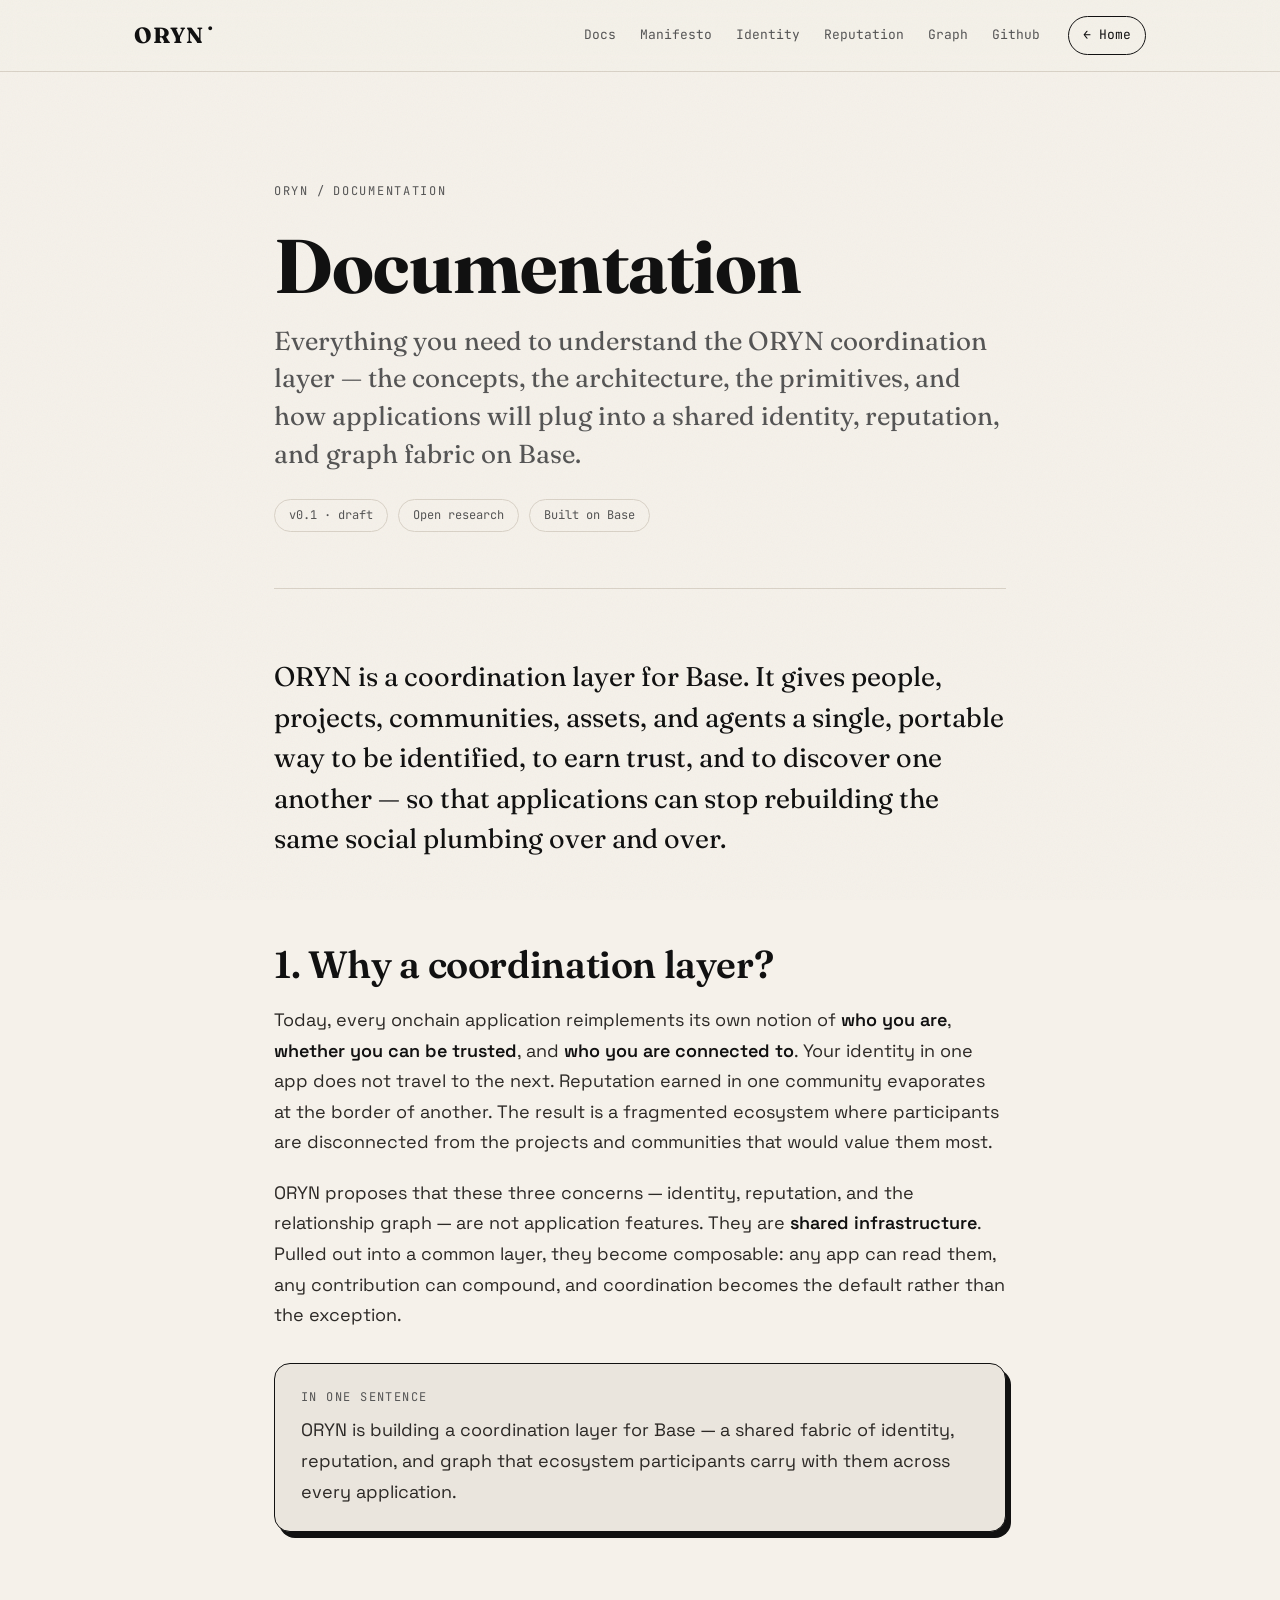
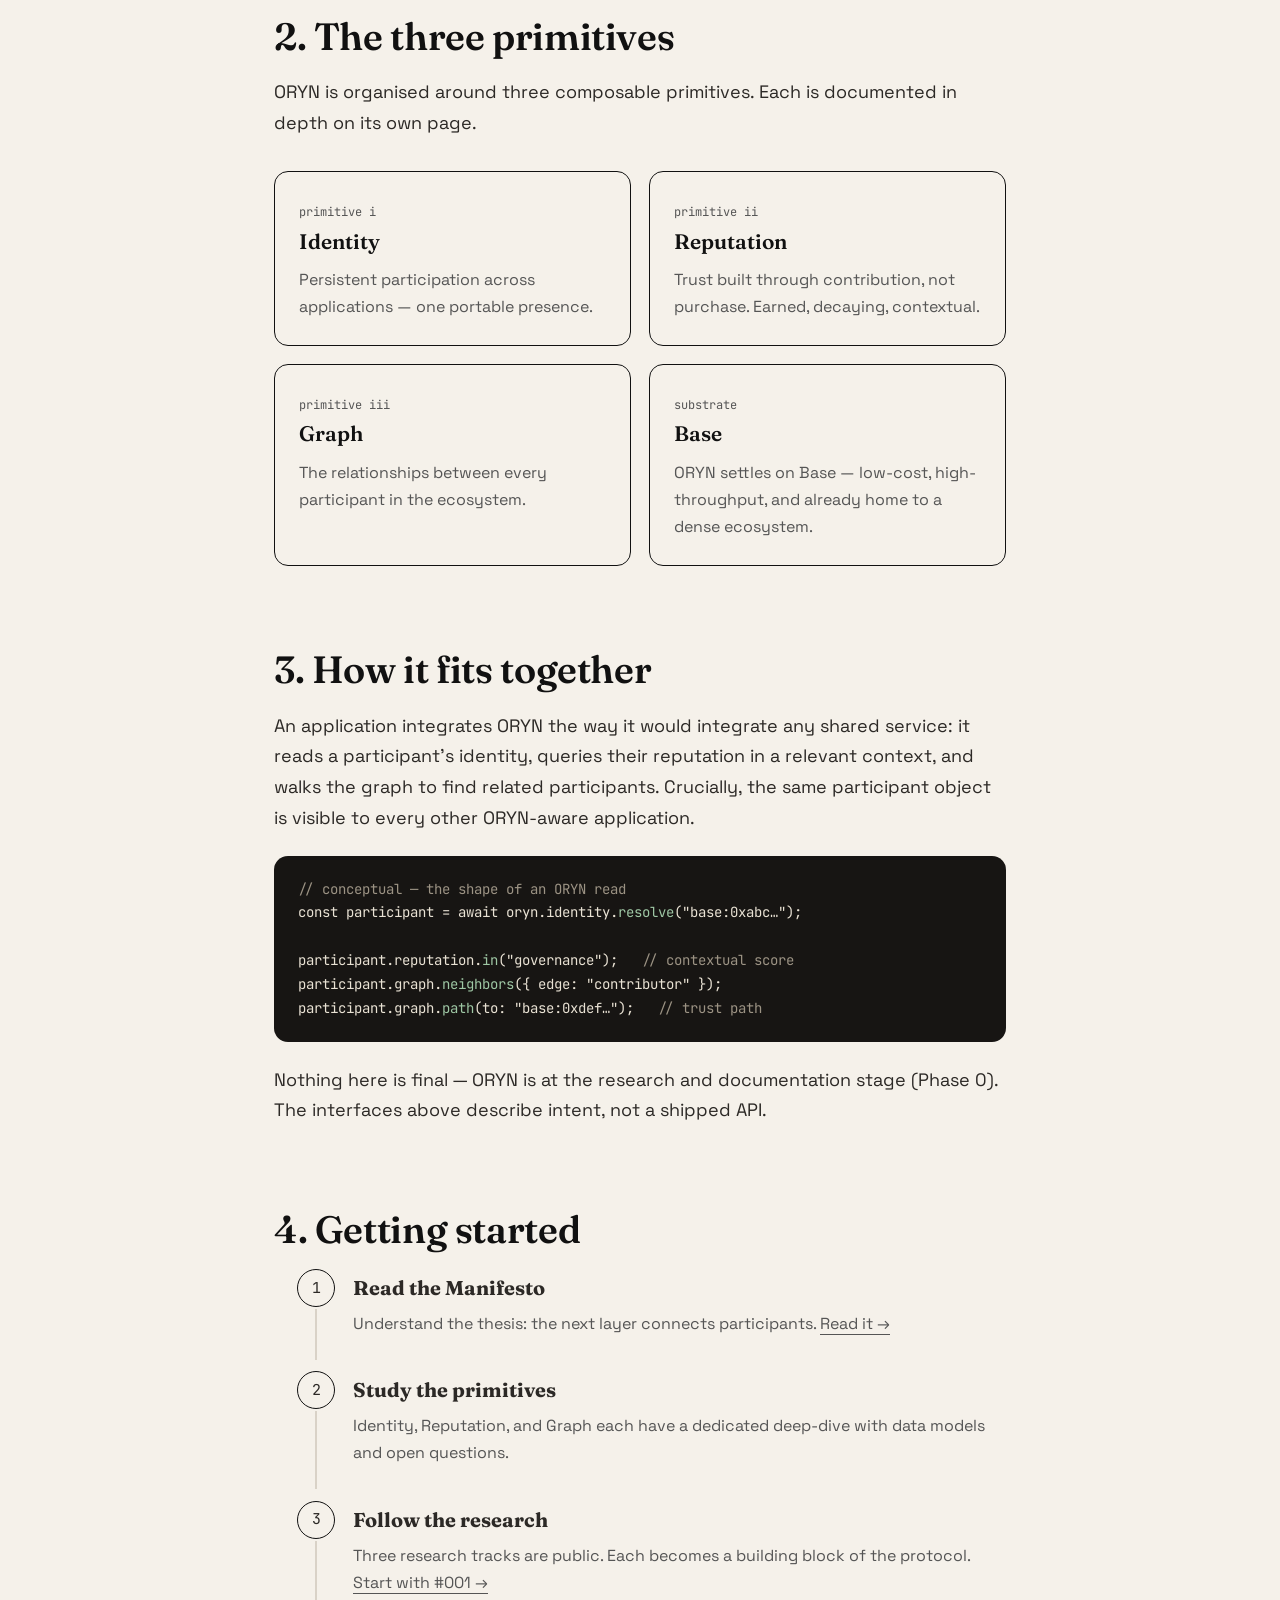
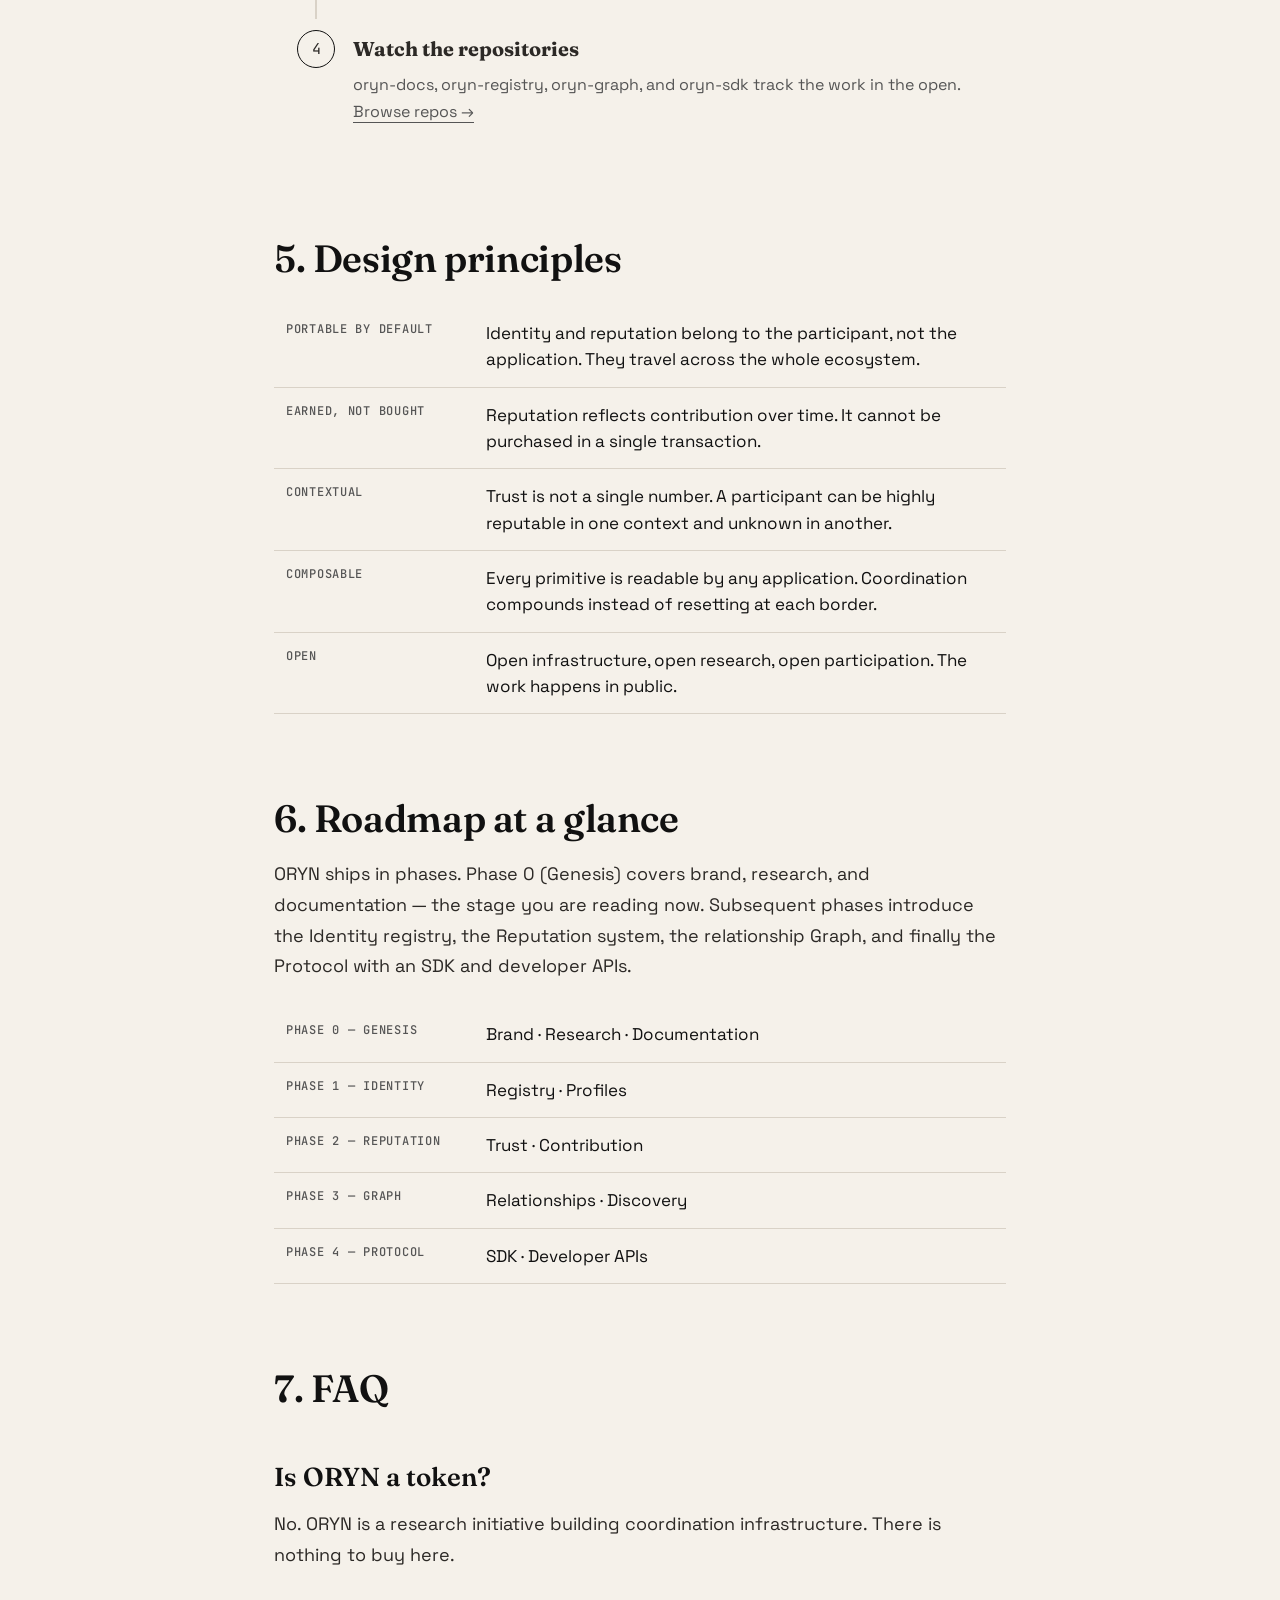
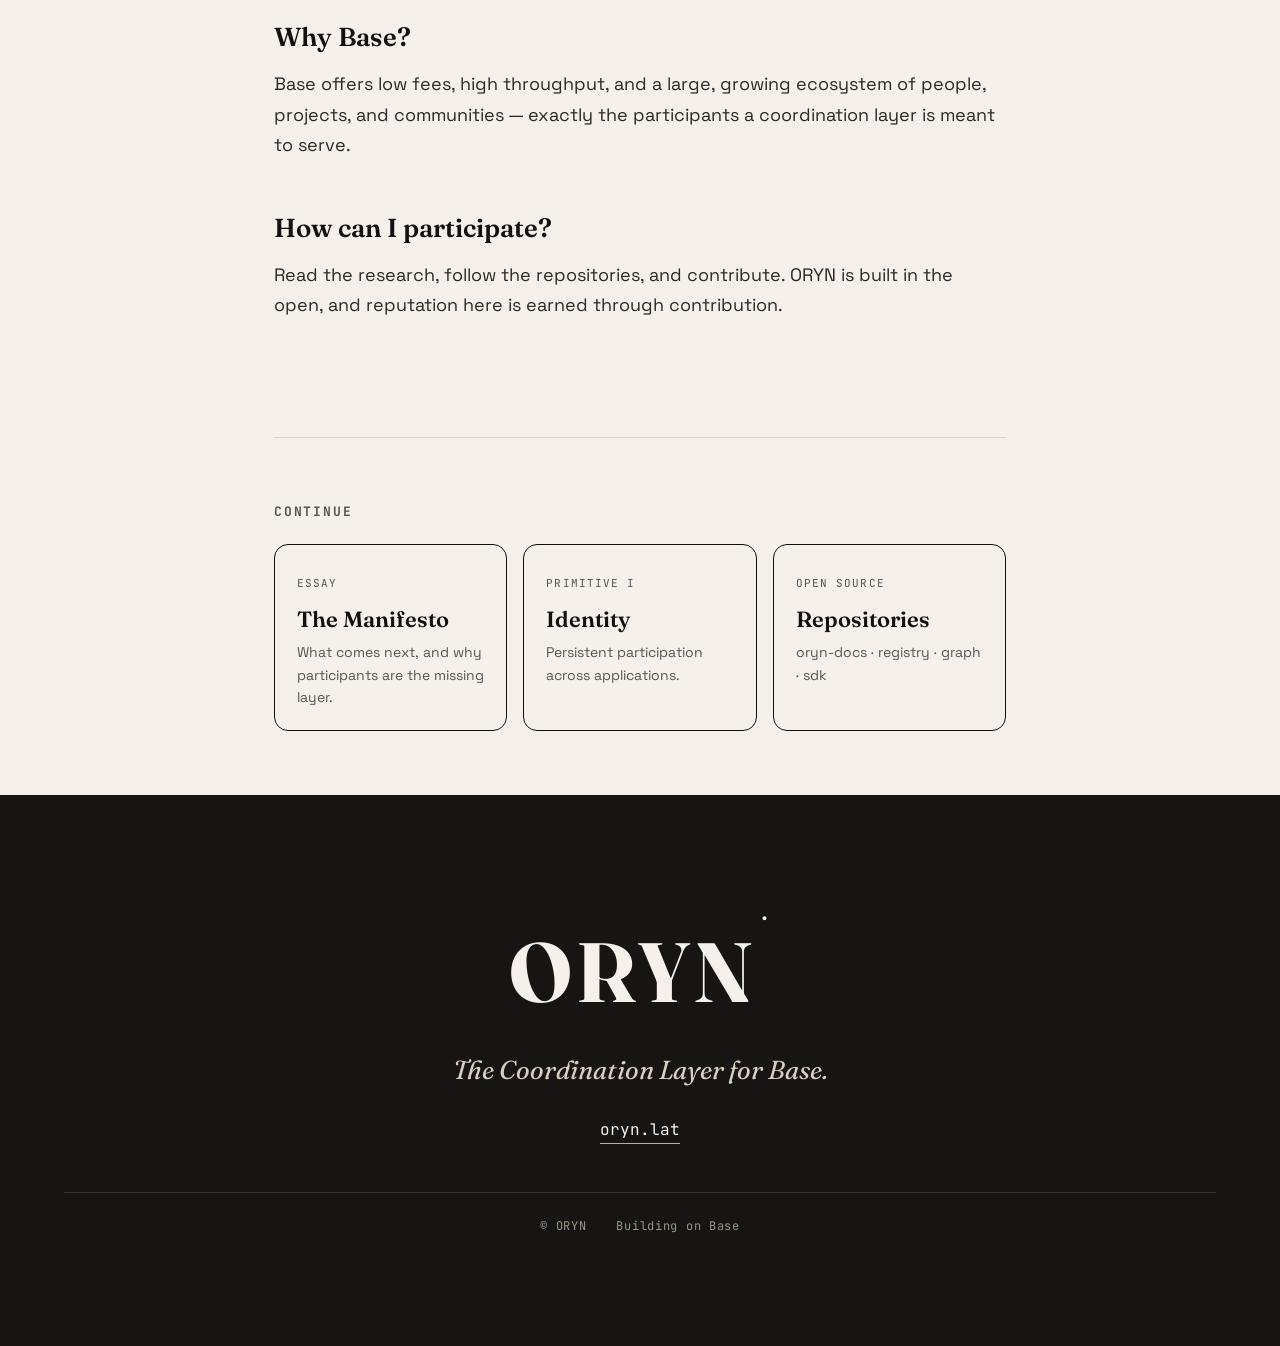
==== docs.html @ b0a86731 "Initial commit: ORYN - The Coordination Layer for Base Co-Authored-By: Claude Opus 4.8 <noreply@anth" ====
<!DOCTYPE html>
<html lang="en">
<head>
<meta charset="UTF-8" />
<meta name="viewport" content="width=device-width, initial-scale=1.0" />
<title>Documentation — ORYN</title>
<meta name="description" content="ORYN documentation: the coordination layer for Base. Concepts, architecture, primitives, and developer guides." />
<link rel="preconnect" href="https://fonts.googleapis.com" />
<link rel="preconnect" href="https://fonts.gstatic.com" crossorigin />
<link href="https://fonts.googleapis.com/css2?family=Fraunces:opsz,wght@9..144,400;9..144,500;9..144,600;9..144,700&family=Space+Grotesk:wght@400;500;600&family=JetBrains+Mono:wght@400;500&display=swap" rel="stylesheet" />
<link rel="stylesheet" href="styles.css" />
</head>
<body>
<div class="grain" aria-hidden="true"></div>

<header class="nav">
  <div class="nav__inner">
    <a href="index.html" class="nav__logo">ORYN<span class="nav__dot">●</span></a>
    <nav class="nav__links">
      <a href="docs.html">Docs</a>
      <a href="manifesto.html">Manifesto</a>
      <a href="identity.html">Identity</a>
      <a href="reputation.html">Reputation</a>
      <a href="graph.html">Graph</a>
      <a href="github.html">Github</a>
    </nav>
    <a href="index.html" class="nav__cta">← Home</a>
  </div>
</header>

<main class="page">
  <header class="phead">
    <div class="breadcrumb"><a href="index.html">ORYN</a> <span>/</span> Documentation</div>
    <h1 class="phead__title">Documentation</h1>
    <p class="phead__lead">Everything you need to understand the ORYN coordination layer — the concepts, the architecture, the primitives, and how applications will plug into a shared identity, reputation, and graph fabric on Base.</p>
    <div class="phead__meta">
      <span>v0.1 · draft</span>
      <span>Open research</span>
      <span>Built on Base</span>
    </div>
  </header>

  <article class="prose">
    <p class="lede">ORYN is a coordination layer for Base. It gives people, projects, communities, assets, and agents a single, portable way to be identified, to earn trust, and to discover one another — so that applications can stop rebuilding the same social plumbing over and over.</p>

    <h2>1. Why a coordination layer?</h2>
    <p>Today, every onchain application reimplements its own notion of <strong>who you are</strong>, <strong>whether you can be trusted</strong>, and <strong>who you are connected to</strong>. Your identity in one app does not travel to the next. Reputation earned in one community evaporates at the border of another. The result is a fragmented ecosystem where participants are disconnected from the projects and communities that would value them most.</p>
    <p>ORYN proposes that these three concerns — identity, reputation, and the relationship graph — are not application features. They are <strong>shared infrastructure</strong>. Pulled out into a common layer, they become composable: any app can read them, any contribution can compound, and coordination becomes the default rather than the exception.</p>

    <div class="note">
      <span class="note__k">In one sentence</span>
      <p>ORYN is building a coordination layer for Base — a shared fabric of identity, reputation, and graph that ecosystem participants carry with them across every application.</p>
    </div>

    <h2>2. The three primitives</h2>
    <p>ORYN is organised around three composable primitives. Each is documented in depth on its own page.</p>
    <div class="fgrid">
      <a class="f" href="identity.html" style="text-decoration:none;color:inherit">
        <span class="n">primitive i</span>
        <h4>Identity</h4>
        <p>Persistent participation across applications — one portable presence.</p>
      </a>
      <a class="f" href="reputation.html" style="text-decoration:none;color:inherit">
        <span class="n">primitive ii</span>
        <h4>Reputation</h4>
        <p>Trust built through contribution, not purchase. Earned, decaying, contextual.</p>
      </a>
      <a class="f" href="graph.html" style="text-decoration:none;color:inherit">
        <span class="n">primitive iii</span>
        <h4>Graph</h4>
        <p>The relationships between every participant in the ecosystem.</p>
      </a>
      <div class="f">
        <span class="n">substrate</span>
        <h4>Base</h4>
        <p>ORYN settles on Base — low-cost, high-throughput, and already home to a dense ecosystem.</p>
      </div>
    </div>

    <h2>3. How it fits together</h2>
    <p>An application integrates ORYN the way it would integrate any shared service: it reads a participant's identity, queries their reputation in a relevant context, and walks the graph to find related participants. Crucially, the same participant object is visible to every other ORYN-aware application.</p>
    <div class="codeblock"><span class="c">// conceptual — the shape of an ORYN read</span>
const participant = await oryn.identity.<span class="k">resolve</span>("base:0xabc…");

participant.reputation.<span class="k">in</span>("governance");   <span class="c">// contextual score</span>
participant.graph.<span class="k">neighbors</span>({ edge: "contributor" });
participant.graph.<span class="k">path</span>(to: "base:0xdef…");   <span class="c">// trust path</span></div>
    <p>Nothing here is final — ORYN is at the research and documentation stage (Phase 0). The interfaces above describe intent, not a shipped API.</p>

    <h2>4. Getting started</h2>
    <ol class="steps">
      <li>
        <h4>Read the Manifesto</h4>
        <p>Understand the thesis: the next layer connects participants. <a class="inline" href="manifesto.html">Read it →</a></p>
      </li>
      <li>
        <h4>Study the primitives</h4>
        <p>Identity, Reputation, and Graph each have a dedicated deep-dive with data models and open questions.</p>
      </li>
      <li>
        <h4>Follow the research</h4>
        <p>Three research tracks are public. Each becomes a building block of the protocol. <a class="inline" href="research-001.html">Start with #001 →</a></p>
      </li>
      <li>
        <h4>Watch the repositories</h4>
        <p>oryn-docs, oryn-registry, oryn-graph, and oryn-sdk track the work in the open. <a class="inline" href="github.html">Browse repos →</a></p>
      </li>
    </ol>

    <h2>5. Design principles</h2>
    <table class="spec">
      <tr><th>Portable by default</th><td>Identity and reputation belong to the participant, not the application. They travel across the whole ecosystem.</td></tr>
      <tr><th>Earned, not bought</th><td>Reputation reflects contribution over time. It cannot be purchased in a single transaction.</td></tr>
      <tr><th>Contextual</th><td>Trust is not a single number. A participant can be highly reputable in one context and unknown in another.</td></tr>
      <tr><th>Composable</th><td>Every primitive is readable by any application. Coordination compounds instead of resetting at each border.</td></tr>
      <tr><th>Open</th><td>Open infrastructure, open research, open participation. The work happens in public.</td></tr>
    </table>

    <h2>6. Roadmap at a glance</h2>
    <p>ORYN ships in phases. Phase 0 (Genesis) covers brand, research, and documentation — the stage you are reading now. Subsequent phases introduce the Identity registry, the Reputation system, the relationship Graph, and finally the Protocol with an SDK and developer APIs.</p>
    <table class="spec">
      <tr><th>Phase 0 — Genesis</th><td>Brand · Research · Documentation</td></tr>
      <tr><th>Phase 1 — Identity</th><td>Registry · Profiles</td></tr>
      <tr><th>Phase 2 — Reputation</th><td>Trust · Contribution</td></tr>
      <tr><th>Phase 3 — Graph</th><td>Relationships · Discovery</td></tr>
      <tr><th>Phase 4 — Protocol</th><td>SDK · Developer APIs</td></tr>
    </table>

    <h2>7. FAQ</h2>
    <h3>Is ORYN a token?</h3>
    <p>No. ORYN is a research initiative building coordination infrastructure. There is nothing to buy here.</p>
    <h3>Why Base?</h3>
    <p>Base offers low fees, high throughput, and a large, growing ecosystem of people, projects, and communities — exactly the participants a coordination layer is meant to serve.</p>
    <h3>How can I participate?</h3>
    <p>Read the research, follow the repositories, and contribute. ORYN is built in the open, and reputation here is earned through contribution.</p>
  </article>

  <nav class="related">
    <h2>Continue</h2>
    <div class="related__grid">
      <a class="rcard" href="manifesto.html"><span class="k">Essay</span><h3>The Manifesto</h3><p>What comes next, and why participants are the missing layer.</p></a>
      <a class="rcard" href="identity.html"><span class="k">Primitive i</span><h3>Identity</h3><p>Persistent participation across applications.</p></a>
      <a class="rcard" href="github.html"><span class="k">Open source</span><h3>Repositories</h3><p>oryn-docs · registry · graph · sdk</p></a>
    </div>
  </nav>
</main>

<footer class="footer">
  <div class="footer__brand">ORYN<span class="nav__dot">●</span></div>
  <p class="footer__tag">The Coordination Layer for Base.</p>
  <a href="https://oryn.lat" class="footer__url">oryn.lat</a>
  <div class="footer__meta"><span>© ORYN</span><span>Building on Base</span></div>
</footer>
</body>
</html>
---- styles.css ----
/* ============================================================
   ORYN — The Coordination Layer for Base
   Style: research paper / magazine. Warm cream, ink black.
   ============================================================ */

:root{
  --bg:        #F5F1EA;
  --ink:       #111111;
  --muted:     #555555;
  --accent:    #EAE5DD;
  --line:      #D9D2C7;
  --paper-dark:#171513;

  --serif: "Fraunces", Georgia, serif;
  --sans:  "Space Grotesk", system-ui, sans-serif;
  --mono:  "JetBrains Mono", ui-monospace, monospace;

  --max: 1140px;
  --pad: clamp(20px, 5vw, 64px);
}

*,*::before,*::after{ box-sizing:border-box; }

html{ scroll-behavior:smooth; }

body{
  margin:0;
  background:var(--bg);
  color:var(--ink);
  font-family:var(--sans);
  font-size:18px;
  line-height:1.6;
  -webkit-font-smoothing:antialiased;
  overflow-x:hidden;
}

/* Paper grain */
.grain{
  position:fixed; inset:0; z-index:9999; pointer-events:none;
  opacity:.045; mix-blend-mode:multiply;
  background-image:url("data:image/svg+xml,%3Csvg xmlns='http://www.w3.org/2000/svg' width='160' height='160'%3E%3Cfilter id='n'%3E%3CfeTurbulence type='fractalNoise' baseFrequency='0.8' numOctaves='3'/%3E%3C/filter%3E%3Crect width='100%25' height='100%25' filter='url(%23n)'/%3E%3C/svg%3E");
}

a{ color:inherit; text-decoration:none; }
em{ font-style:italic; }

/* ---------- NAV ---------- */
.nav{
  position:sticky; top:0; z-index:100;
  background:rgba(245,241,234,.82);
  backdrop-filter:blur(10px);
  border-bottom:1px solid var(--line);
}
.nav__inner{
  max-width:var(--max); margin:0 auto;
  padding:16px var(--pad);
  display:flex; align-items:center; gap:28px;
}
.nav__logo{
  font-family:var(--serif); font-weight:700; font-size:22px;
  letter-spacing:.04em; display:flex; align-items:center; gap:4px;
}
.nav__dot{ font-size:9px; transform:translateY(-7px); color:var(--ink); }
.nav__links{
  display:flex; gap:24px; margin-left:auto;
  font-family:var(--mono); font-size:13px; color:var(--muted);
}
.nav__links a{ position:relative; }
.nav__links a:hover{ color:var(--ink); }
.nav__links a::after{
  content:""; position:absolute; left:0; bottom:-4px; width:0; height:1px;
  background:var(--ink); transition:width .25s ease;
}
.nav__links a:hover::after{ width:100%; }
.nav__cta{
  font-family:var(--mono); font-size:13px;
  border:1px solid var(--ink); padding:8px 14px; border-radius:999px;
  transition:background .2s, color .2s;
}
.nav__cta:hover{ background:var(--ink); color:var(--bg); }

/* ---------- Shared ---------- */
.band{
  max-width:var(--max); margin:0 auto;
  padding:clamp(64px,10vw,128px) var(--pad);
  border-top:1px solid var(--line);
}
.band:first-of-type{ border-top:none; }
.band--accent{ background:var(--accent); max-width:none; }
.band--accent > *{ max-width:var(--max); margin-inline:auto; }
.band--dark{
  background:var(--paper-dark); color:var(--bg); max-width:none;
}
.band--dark > *{ max-width:var(--max); margin-inline:auto; }

.kicker{
  font-family:var(--mono); font-size:12px; letter-spacing:.18em;
  text-transform:uppercase; color:var(--muted);
  display:inline-block; margin-bottom:24px;
}
.kicker--light{ color:#b8af9f; }

.display{
  font-family:var(--serif); font-weight:600;
  font-size:clamp(28px,4.6vw,52px); line-height:1.08;
  letter-spacing:-.01em; margin:0 0 8px;
}
.band__intro{ color:var(--muted); max-width:46ch; margin-top:14px; }
.band__head{ margin-bottom:48px; }

/* Reveal on scroll */
[data-reveal]{ opacity:0; transform:translateY(22px); transition:opacity .7s ease, transform .7s ease; }
[data-reveal].in{ opacity:1; transform:none; }

/* ---- Handwrite: draw text char by char, left → right ---- */
.handwrite .char{
  display:inline-block; white-space:pre;
  opacity:0; filter:blur(4px);
  transform:translateY(.16em) scaleX(.82);
  transform-origin:left center;
}
.handwrite.in .char{
  animation:writeIn .44s cubic-bezier(.2,.7,.3,1) forwards;
  animation-delay:calc(var(--i) * 0.032s);
}
@keyframes writeIn{
  to{ opacity:1; filter:blur(0); transform:none; }
}

/* ---- Draw SVG ink strokes as if sketched by hand ---- */
.draw-stroke{
  stroke-dasharray:1; stroke-dashoffset:1;
  transition:stroke-dashoffset 1.3s ease;
}
.in .draw-stroke,
.hero__sketch.in .draw-stroke,
.prim.in .draw-stroke{ stroke-dashoffset:0; }
/* stagger strokes inside a group for a sketching cadence */
.in .draw-stroke:nth-of-type(2){ transition-delay:.18s; }
.in .draw-stroke:nth-of-type(3){ transition-delay:.36s; }
.in .draw-stroke:nth-of-type(4){ transition-delay:.54s; }
.in .draw-stroke:nth-of-type(5){ transition-delay:.72s; }

@media (prefers-reduced-motion: reduce){
  .handwrite .char{ opacity:1; clip-path:none; filter:none; transform:none; }
  .draw-stroke{ stroke-dashoffset:0; }
}

/* ---------- HERO ---------- */
.hero{
  max-width:var(--max); margin:0 auto;
  padding:clamp(70px,12vw,150px) var(--pad) clamp(50px,8vw,90px);
  text-align:center;
}
.hero__tag{
  font-family:var(--mono); font-size:12px; letter-spacing:.14em;
  color:var(--muted); text-transform:uppercase;
  display:inline-flex; align-items:center; gap:8px; margin-bottom:30px;
}
.hero__tag .dot{
  width:7px; height:7px; border-radius:50%; background:#3a7d44;
  box-shadow:0 0 0 4px rgba(58,125,68,.15);
  animation:pulse 2.4s ease-in-out infinite;
}
@keyframes pulse{ 50%{ box-shadow:0 0 0 8px rgba(58,125,68,0);} }

.hero__title{
  font-family:var(--serif); font-weight:700;
  font-size:clamp(72px,17vw,190px); line-height:.9;
  letter-spacing:-.03em; margin:0;
}
.hero__sub{
  font-family:var(--serif); font-style:italic;
  font-size:clamp(20px,3vw,30px); margin:12px 0 0; color:var(--ink);
}
.hero__triplet{
  display:flex; justify-content:center; gap:clamp(14px,4vw,46px);
  flex-wrap:wrap; margin:36px 0 26px;
  font-family:var(--serif); font-size:clamp(20px,2.6vw,30px); font-weight:500;
}
.hero__triplet span{ position:relative; }
.hero__lead{
  color:var(--muted); max-width:48ch; margin:0 auto 38px;
}
.hero__actions{ display:flex; gap:14px; justify-content:center; flex-wrap:wrap; }

.btn{
  font-family:var(--mono); font-size:14px; letter-spacing:.02em;
  padding:14px 26px; border-radius:999px; border:1px solid var(--ink);
  transition:transform .15s ease, background .2s, color .2s;
}
.btn:hover{ transform:translateY(-2px); }
.btn--solid{ background:var(--ink); color:var(--bg); }
.btn--solid:hover{ background:#000; }
.btn--ghost:hover{ background:var(--ink); color:var(--bg); }

.hero__sketch{ margin-top:64px; }
.hero__sketch svg{ width:min(600px,92%); height:auto; }

/* Hand-drawn ink */
.ink-stroke{ stroke:var(--ink); stroke-width:2; fill:none; stroke-linecap:round; }
.ink-line{ stroke:var(--ink); stroke-width:1.4; fill:none; stroke-dasharray:4 5; opacity:.6; }
.sketch-label{
  font-family:var(--mono); font-size:10px; fill:var(--muted);
  text-anchor:middle; letter-spacing:.08em;
}

/* ---------- PROBLEM ---------- */
.problem{ display:grid; grid-template-columns:1.1fr .9fr; gap:60px; align-items:center; }
.discon{ list-style:none; padding:0; margin:28px 0 0; }
.discon li{
  font-family:var(--serif); font-size:clamp(18px,2vw,23px);
  padding:14px 0; border-bottom:1px dashed var(--line); color:var(--ink);
}
.problem__visual{ position:relative; height:300px; }
.float-node{
  position:absolute; font-family:var(--mono); font-size:14px;
  padding:14px 20px; background:var(--bg); border:1.5px solid var(--ink);
  border-radius:14px; box-shadow:4px 4px 0 var(--ink);
}
.problem__visual .n1{ top:20px; left:10px; transform:rotate(-3deg); }
.problem__visual .n2{ top:90px; right:0; transform:rotate(2deg); }
.problem__visual .n3{ bottom:30px; left:30px; transform:rotate(-1deg); }
.float-stamp{
  position:absolute; bottom:0; right:6px;
  font-family:var(--serif); font-style:italic; font-size:20px;
  color:#b23b3b; border:2px solid #b23b3b; border-radius:8px;
  padding:4px 14px; transform:rotate(-8deg); opacity:.85;
}
.problem__dashes{ position:absolute; inset:0; width:100%; height:100%; }
.dash{ stroke:var(--muted); stroke-width:1.4; stroke-dasharray:5 6; fill:none; }

/* ---------- VISION ---------- */
.vision__lead{ max-width:18ch; }
.vision__lead em{ color:var(--muted); }
.chain{
  display:flex; align-items:center; flex-wrap:wrap; gap:0;
  margin-top:56px; justify-content:flex-start;
}
.chain__node{
  font-family:var(--mono); font-size:15px;
  padding:14px 22px; border:1.5px solid var(--ink); border-radius:999px;
  background:var(--bg);
}
.chain__bar{ width:46px; height:2px; background:var(--ink); }
@media(max-width:640px){
  .chain{ flex-direction:column; align-items:flex-start; }
  .chain__bar{ width:2px; height:26px; margin-left:30px; }
}

/* ---------- PRIMITIVES ---------- */
.prim-grid{ display:grid; grid-template-columns:repeat(3,1fr); gap:24px; }
.prim{
  position:relative; padding:34px 28px 28px;
  border:1.5px solid var(--ink); border-radius:18px; background:var(--bg);
  transition:transform .2s ease, box-shadow .2s ease;
  min-height:240px;
}
.prim:hover{ transform:translateY(-4px); box-shadow:6px 8px 0 var(--ink); }
.prim__num{ font-family:var(--serif); font-style:italic; color:var(--muted); font-size:18px; }
.prim h3{ font-family:var(--serif); font-size:30px; font-weight:600; margin:6px 0 10px; }
.prim p{ color:var(--muted); margin:0; max-width:24ch; }
.prim__icon{ position:absolute; top:26px; right:24px; width:52px; height:52px; }

/* ---------- ARCHITECTURE ---------- */
.arch{ display:grid; grid-template-columns:1fr 1fr; gap:60px; align-items:center; }
.arch__diagram{ display:flex; flex-direction:column; align-items:center; gap:30px; }
.arch__core{
  border:1.5px solid var(--bg); border-radius:18px;
  padding:24px 40px; text-align:center; min-width:240px;
  background:rgba(245,241,234,.04);
}
.arch__core-label{
  font-family:var(--serif); font-size:34px; font-weight:700;
  letter-spacing:.05em; display:block; margin-bottom:14px;
}
.arch__core ul{ list-style:none; margin:0; padding:0; }
.arch__core li{
  font-family:var(--mono); font-size:14px; padding:7px 0;
  border-top:1px dashed rgba(245,241,234,.22); color:#d8cfc0;
}
.arch__spokes{ display:flex; flex-wrap:wrap; gap:10px; justify-content:center; }
.arch__spokes span{
  font-family:var(--mono); font-size:13px; color:#b8af9f;
  border:1px solid rgba(245,241,234,.25); border-radius:999px; padding:8px 16px;
}
.arch__text{ font-family:var(--serif); font-size:clamp(22px,2.6vw,30px); line-height:1.4; color:var(--bg); }

/* ---------- RESEARCH ---------- */
.res-grid{ display:grid; grid-template-columns:repeat(3,1fr); gap:20px; }
.res-card{
  position:relative; padding:30px 26px; border:1.5px solid var(--ink);
  border-radius:16px; background:var(--accent);
  transition:transform .2s, box-shadow .2s; cursor:pointer;
  min-height:170px; display:flex; flex-direction:column;
}
.res-card:hover{ transform:translateY(-4px); box-shadow:6px 8px 0 var(--ink); }
.res-card__id{ font-family:var(--mono); font-size:12px; letter-spacing:.1em; color:var(--muted); text-transform:uppercase; }
.res-card h3{ font-family:var(--serif); font-size:26px; font-weight:600; margin:auto 0 0; }
.res-card__arrow{ position:absolute; top:24px; right:24px; font-size:20px; }
.res-tags{ display:flex; flex-wrap:wrap; gap:10px; margin-top:30px; }
.res-tags span{
  font-family:var(--mono); font-size:13px; color:var(--muted);
  border:1px solid var(--line); border-radius:999px; padding:7px 16px;
}

/* ---------- ROADMAP ---------- */
.road{ list-style:none; margin:0; padding:0; display:grid; gap:0; counter-reset:r; }
.road__item{
  display:grid; grid-template-columns:160px 1fr; gap:30px; align-items:start;
  padding:32px 0; border-top:1px solid var(--line);
}
.road__item:last-child{ border-bottom:1px solid var(--line); }
.road__phase{
  font-family:var(--mono); font-size:13px; letter-spacing:.12em; text-transform:uppercase;
  color:var(--muted); padding-top:8px;
}
.road__item h3{ font-family:var(--serif); font-size:clamp(26px,3vw,38px); font-weight:600; margin:0; }
.road__item ul{ grid-column:2; margin:10px 0 0; padding:0; list-style:none; display:flex; flex-wrap:wrap; gap:10px; }
.road__item ul li{
  font-family:var(--mono); font-size:13px; color:var(--ink);
  background:var(--bg); border:1px solid var(--ink); border-radius:999px; padding:6px 14px;
}

/* ---------- MANIFESTO ---------- */
.manifesto__lines{ text-align:center; }
.manifesto__lines p{
  font-family:var(--serif); font-weight:500;
  font-size:clamp(26px,4.4vw,52px); line-height:1.25; margin:.2em 0; color:#d8cfc0;
}
.manifesto__lines em{ color:var(--bg); font-style:italic; }
.manifesto__close{ margin-top:.8em !important; color:var(--bg) !important; }

/* ---------- GITHUB ---------- */
.repos{ display:grid; grid-template-columns:repeat(2,1fr); gap:16px; max-width:720px; }
.repo{
  font-family:var(--mono); font-size:18px;
  border:1.5px solid var(--ink); border-radius:12px; padding:22px 24px;
  display:flex; align-items:center; gap:12px; background:var(--bg);
  transition:background .2s, color .2s, transform .15s;
}
.repo__icon{ opacity:.45; }
.repo:hover{ background:var(--ink); color:var(--bg); transform:translateX(4px); }
.repos__motto{
  display:flex; gap:28px; flex-wrap:wrap; margin-top:40px;
  font-family:var(--serif); font-style:italic; font-size:clamp(18px,2.2vw,24px); color:var(--muted);
}

/* ---------- FOOTER ---------- */
.footer{
  background:var(--paper-dark); color:var(--bg);
  padding:clamp(60px,9vw,110px) var(--pad);
  text-align:center;
}
.footer__brand{
  font-family:var(--serif); font-weight:700; font-size:clamp(40px,8vw,84px);
  letter-spacing:.04em; display:inline-flex; gap:6px; align-items:flex-start;
}
.footer__brand .nav__dot{ color:var(--bg); transform:translateY(6px); }
.footer__tag{ font-family:var(--serif); font-style:italic; font-size:clamp(18px,2.4vw,26px); margin:10px 0 24px; color:#d8cfc0; }
.footer__url{
  font-family:var(--mono); font-size:16px; border-bottom:1px solid #b8af9f;
  padding-bottom:3px; transition:color .2s, border-color .2s;
}
.footer__url:hover{ color:#fff; border-color:#fff; }
.footer__meta{
  display:flex; justify-content:center; gap:30px; flex-wrap:wrap;
  margin-top:48px; padding-top:24px; border-top:1px solid rgba(245,241,234,.15);
  font-family:var(--mono); font-size:12px; color:#9c9384; letter-spacing:.06em;
}

/* ---------- RESPONSIVE ---------- */
@media(max-width:860px){
  .nav__links{ display:none; }
  .problem{ grid-template-columns:1fr; gap:40px; }
  .prim-grid{ grid-template-columns:1fr; }
  .res-grid{ grid-template-columns:1fr; }
  .arch{ grid-template-columns:1fr; gap:40px; }
  .repos{ grid-template-columns:1fr; }
  .road__item{ grid-template-columns:1fr; gap:6px; }
  .road__item ul{ grid-column:1; }
}

/* ============================================================
   SUBPAGES (docs, manifesto, primitives, research, github)
   ============================================================ */

/* clickable cards from the home page */
.prim, .res-card{ text-decoration:none; color:inherit; display:flex; flex-direction:column; }
.prim__more, .res-card__more{
  font-family:var(--mono); font-size:12px; letter-spacing:.04em;
  color:var(--muted); margin-top:18px;
}
.prim:hover .prim__more, .res-card:hover .res-card__more{ color:var(--ink); }

.page{ max-width:860px; margin:0 auto; padding:0 var(--pad); }
.page--wide{ max-width:1140px; }

/* page header */
.phead{ padding:clamp(56px,9vw,110px) 0 clamp(34px,5vw,56px); border-bottom:1px solid var(--line); }
.breadcrumb{
  font-family:var(--mono); font-size:12px; letter-spacing:.14em; text-transform:uppercase;
  color:var(--muted); margin-bottom:26px; display:flex; gap:8px; align-items:center;
}
.breadcrumb a:hover{ color:var(--ink); }
.phead__title{
  font-family:var(--serif); font-weight:700; letter-spacing:-.01em;
  font-size:clamp(40px,7vw,76px); line-height:1.02; margin:0 0 18px;
}
.phead__lead{ font-family:var(--serif); font-size:clamp(19px,2.3vw,26px); color:var(--muted); line-height:1.45; max-width:60ch; margin:0; }
.phead__meta{
  display:flex; flex-wrap:wrap; gap:10px; margin-top:26px;
}
.phead__meta span{
  font-family:var(--mono); font-size:12px; color:var(--muted);
  border:1px solid var(--line); border-radius:999px; padding:6px 14px;
}

/* prose */
.prose{ padding:clamp(40px,6vw,68px) 0 clamp(56px,8vw,96px); }
.prose h2{
  font-family:var(--serif); font-weight:600; font-size:clamp(26px,3.4vw,38px);
  line-height:1.12; margin:2.2em 0 .5em; letter-spacing:-.01em;
}
.prose h2:first-child{ margin-top:0; }
.prose h3{ font-family:var(--serif); font-weight:600; font-size:clamp(20px,2.4vw,26px); margin:1.8em 0 .4em; }
.prose p{ font-size:18px; line-height:1.7; color:#2c2926; margin:0 0 1.1em; }
.prose strong{ font-weight:600; color:var(--ink); }
.prose a.inline{ border-bottom:1px solid var(--muted); }
.prose a.inline:hover{ border-color:var(--ink); }
.prose ul, .prose ol{ margin:0 0 1.3em; padding-left:1.3em; }
.prose li{ font-size:18px; line-height:1.65; color:#2c2926; margin:.4em 0; }
.prose ul{ list-style:none; padding-left:0; }
.prose ul li{ position:relative; padding-left:1.4em; }
.prose ul li::before{ content:"—"; position:absolute; left:0; color:var(--muted); }
.lede{ font-family:var(--serif); font-size:clamp(20px,2.4vw,27px) !important; line-height:1.5 !important; color:var(--ink) !important; }

/* callout / note box */
.note{
  border:1.5px solid var(--ink); border-radius:16px; padding:24px 26px; margin:1.8em 0;
  background:var(--accent); box-shadow:5px 6px 0 var(--ink);
}
.note__k{ font-family:var(--mono); font-size:12px; letter-spacing:.12em; text-transform:uppercase; color:var(--muted); display:block; margin-bottom:8px; }
.note p:last-child{ margin-bottom:0; }

/* code-ish block */
.codeblock{
  font-family:var(--mono); font-size:14px; line-height:1.7;
  background:var(--paper-dark); color:#e9e2d4; border-radius:14px;
  padding:22px 24px; margin:1.6em 0; overflow-x:auto; white-space:pre;
}
.codeblock .c{ color:#9c9384; }
.codeblock .k{ color:#9ec7a4; }

/* spec / key-value table */
.spec{ width:100%; border-collapse:collapse; margin:1.6em 0; font-size:16px; }
.spec th, .spec td{ text-align:left; padding:14px 12px; border-bottom:1px solid var(--line); vertical-align:top; }
.spec th{ font-family:var(--mono); font-size:12px; letter-spacing:.06em; text-transform:uppercase; color:var(--muted); font-weight:500; white-space:nowrap; width:200px; }
.spec td{ font-size:17px; line-height:1.55; }

/* feature grid inside pages */
.fgrid{ display:grid; grid-template-columns:repeat(2,1fr); gap:18px; margin:1.8em 0; }
.fgrid .f{ border:1.5px solid var(--ink); border-radius:14px; padding:24px; }
.fgrid .f h4{ font-family:var(--serif); font-size:21px; font-weight:600; margin:0 0 8px; }
.fgrid .f p{ font-size:16px; margin:0; color:var(--muted); }
.fgrid .f .n{ font-family:var(--mono); font-size:12px; color:var(--muted); }

/* numbered steps */
.steps{ counter-reset:s; list-style:none; padding:0; margin:1.6em 0; }
.steps li{ position:relative; padding:0 0 1.6em 56px; }
.steps li::before{
  counter-increment:s; content:counter(s);
  position:absolute; left:0; top:-2px; width:38px; height:38px;
  display:grid; place-items:center; border:1.5px solid var(--ink); border-radius:50%;
  font-family:var(--mono); font-size:15px;
}
.steps li:not(:last-child)::after{
  content:""; position:absolute; left:18px; top:38px; bottom:6px; width:1.5px; background:var(--line);
}
.steps h4{ font-family:var(--serif); font-size:20px; margin:6px 0 6px; }
.steps p{ margin:0; color:var(--muted); font-size:16px; }

/* related / next links */
.related{ border-top:1px solid var(--line); padding:clamp(40px,6vw,64px) 0; }
.related h2{ font-family:var(--mono); font-size:13px; letter-spacing:.14em; text-transform:uppercase; color:var(--muted); margin:0 0 22px; }
.related__grid{ display:grid; grid-template-columns:repeat(3,1fr); gap:16px; }
.rcard{
  border:1.5px solid var(--ink); border-radius:14px; padding:22px;
  transition:transform .15s, box-shadow .2s; display:block;
}
.rcard:hover{ transform:translateY(-3px); box-shadow:5px 6px 0 var(--ink); }
.rcard .k{ font-family:var(--mono); font-size:11px; letter-spacing:.1em; text-transform:uppercase; color:var(--muted); }
.rcard h3{ font-family:var(--serif); font-size:22px; font-weight:600; margin:6px 0 4px; }
.rcard p{ font-size:14px; color:var(--muted); margin:0; }

@media(max-width:860px){
  .fgrid{ grid-template-columns:1fr; }
  .related__grid{ grid-template-columns:1fr; }
  .spec th{ width:auto; display:block; padding-bottom:2px; }
  .spec td{ display:block; padding-top:2px; padding-bottom:16px; }
  .spec tr{ display:block; border-bottom:1px solid var(--line); }
  .spec th, .spec td{ border:none; }
}
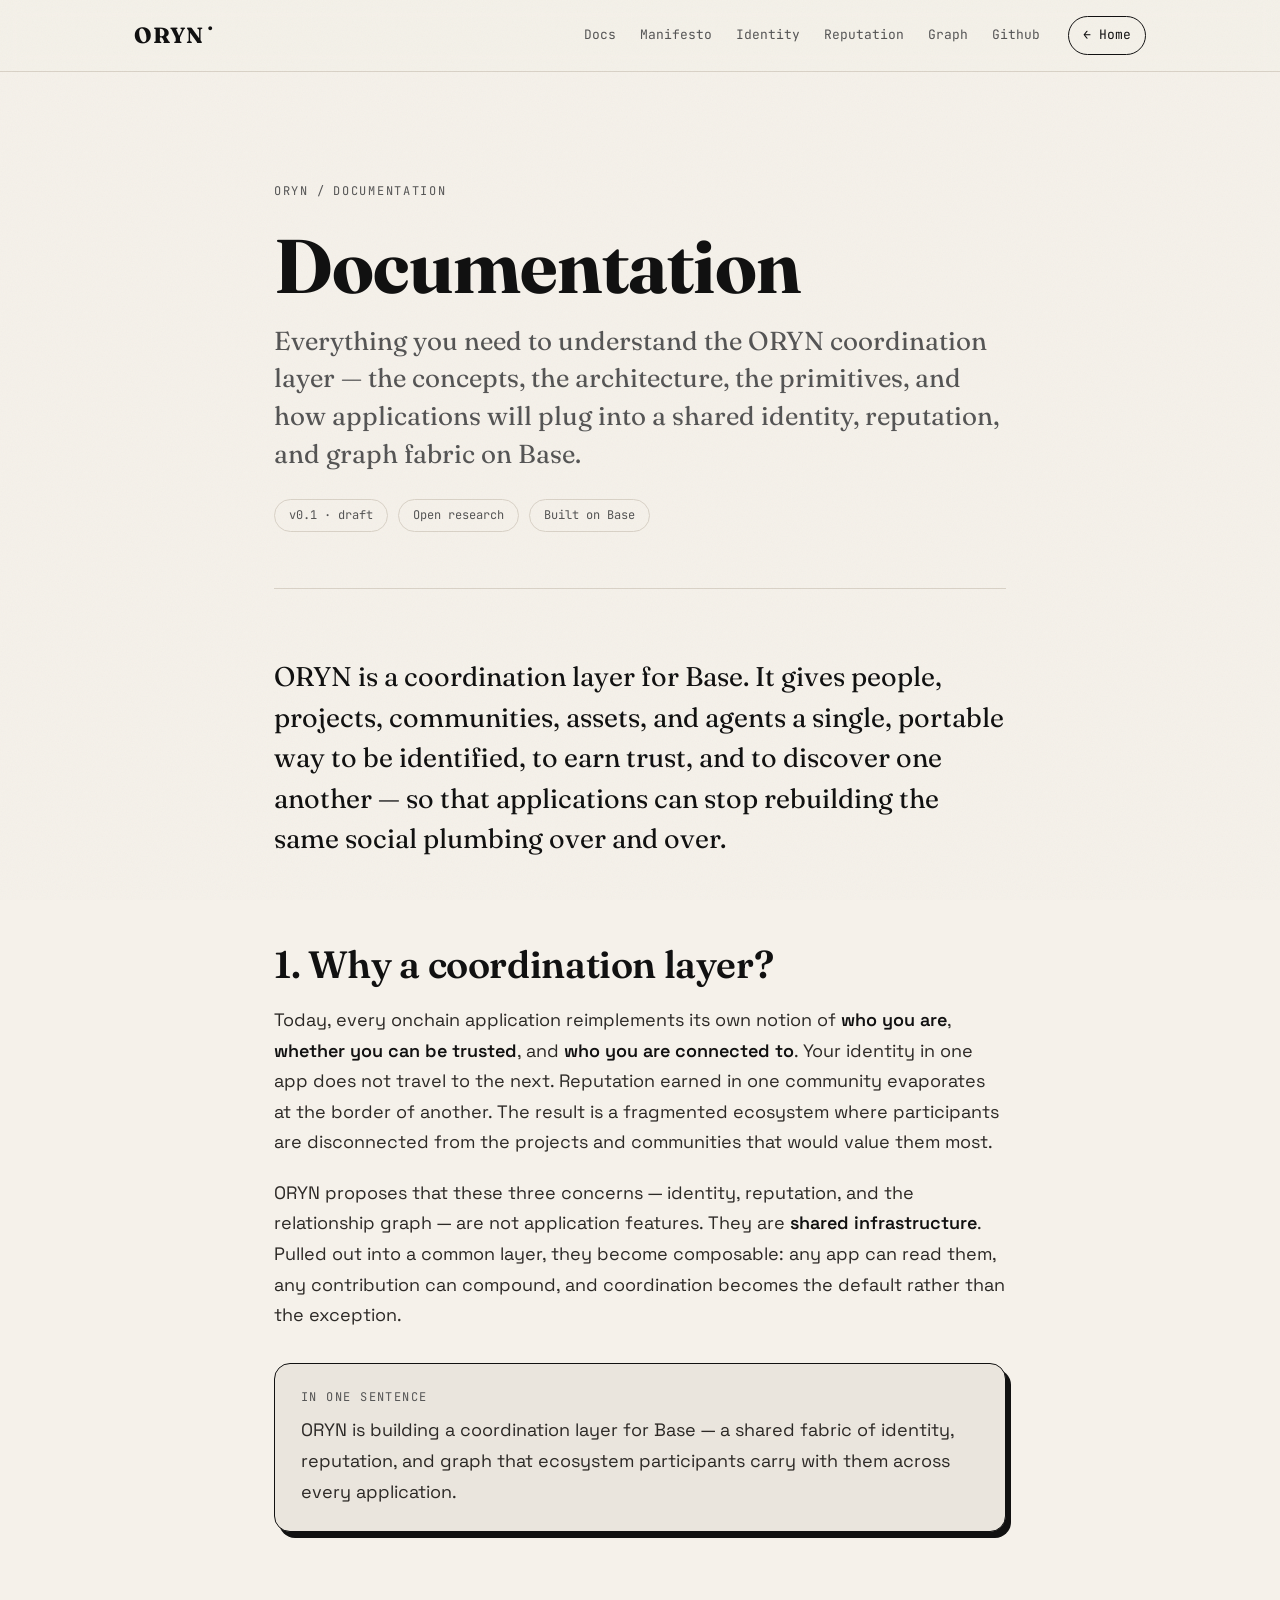
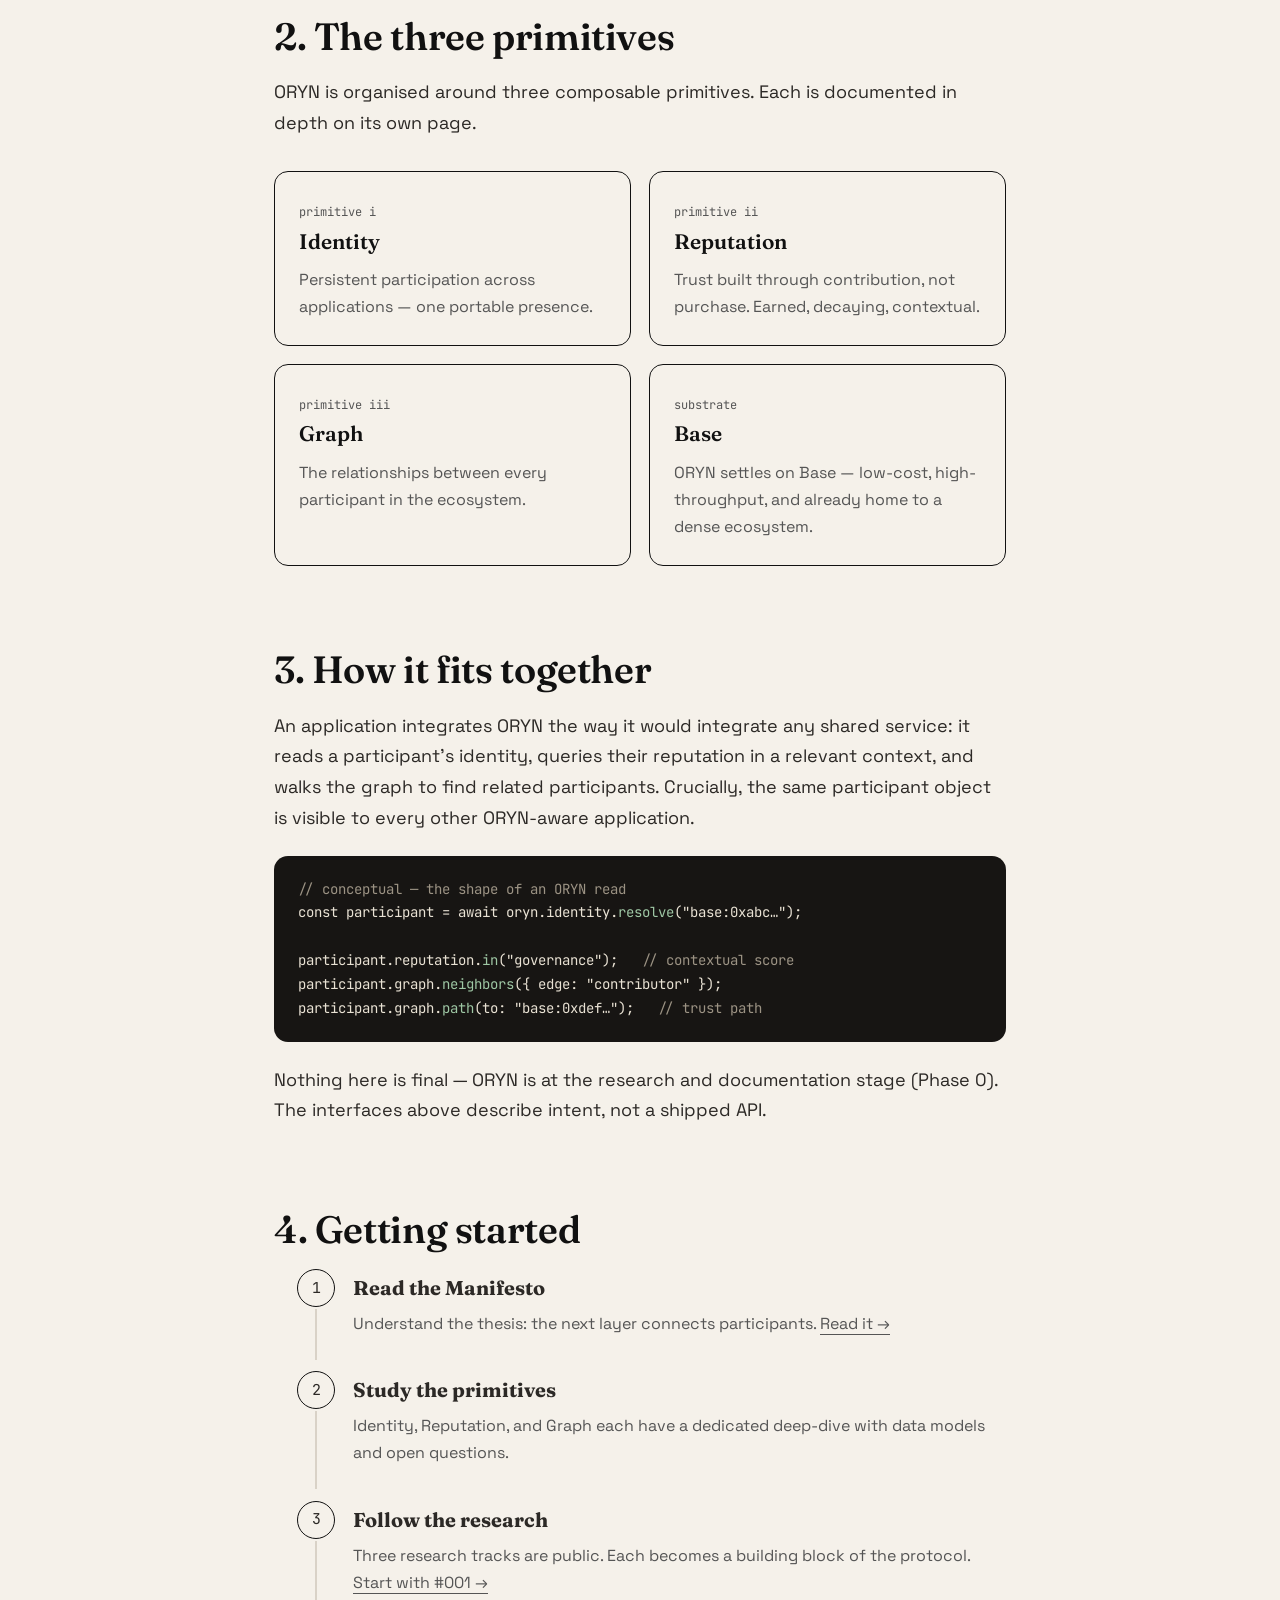
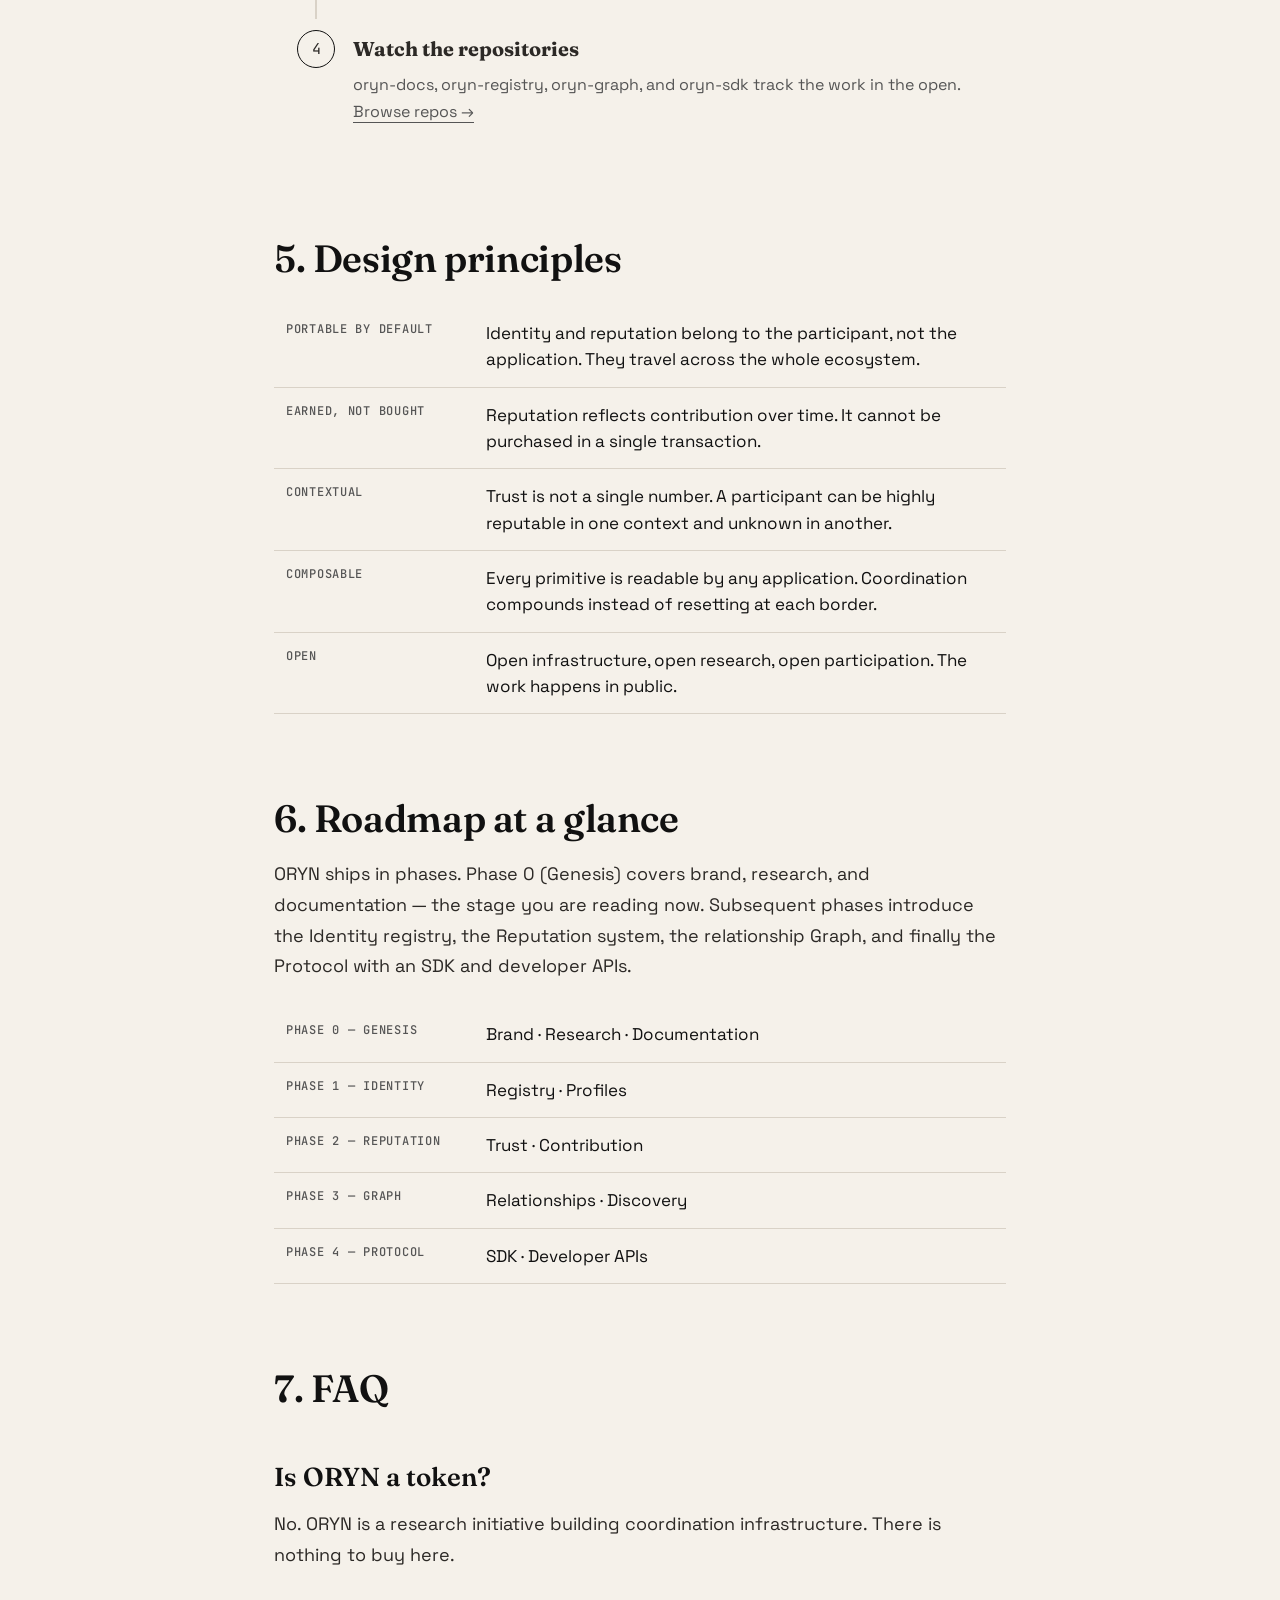
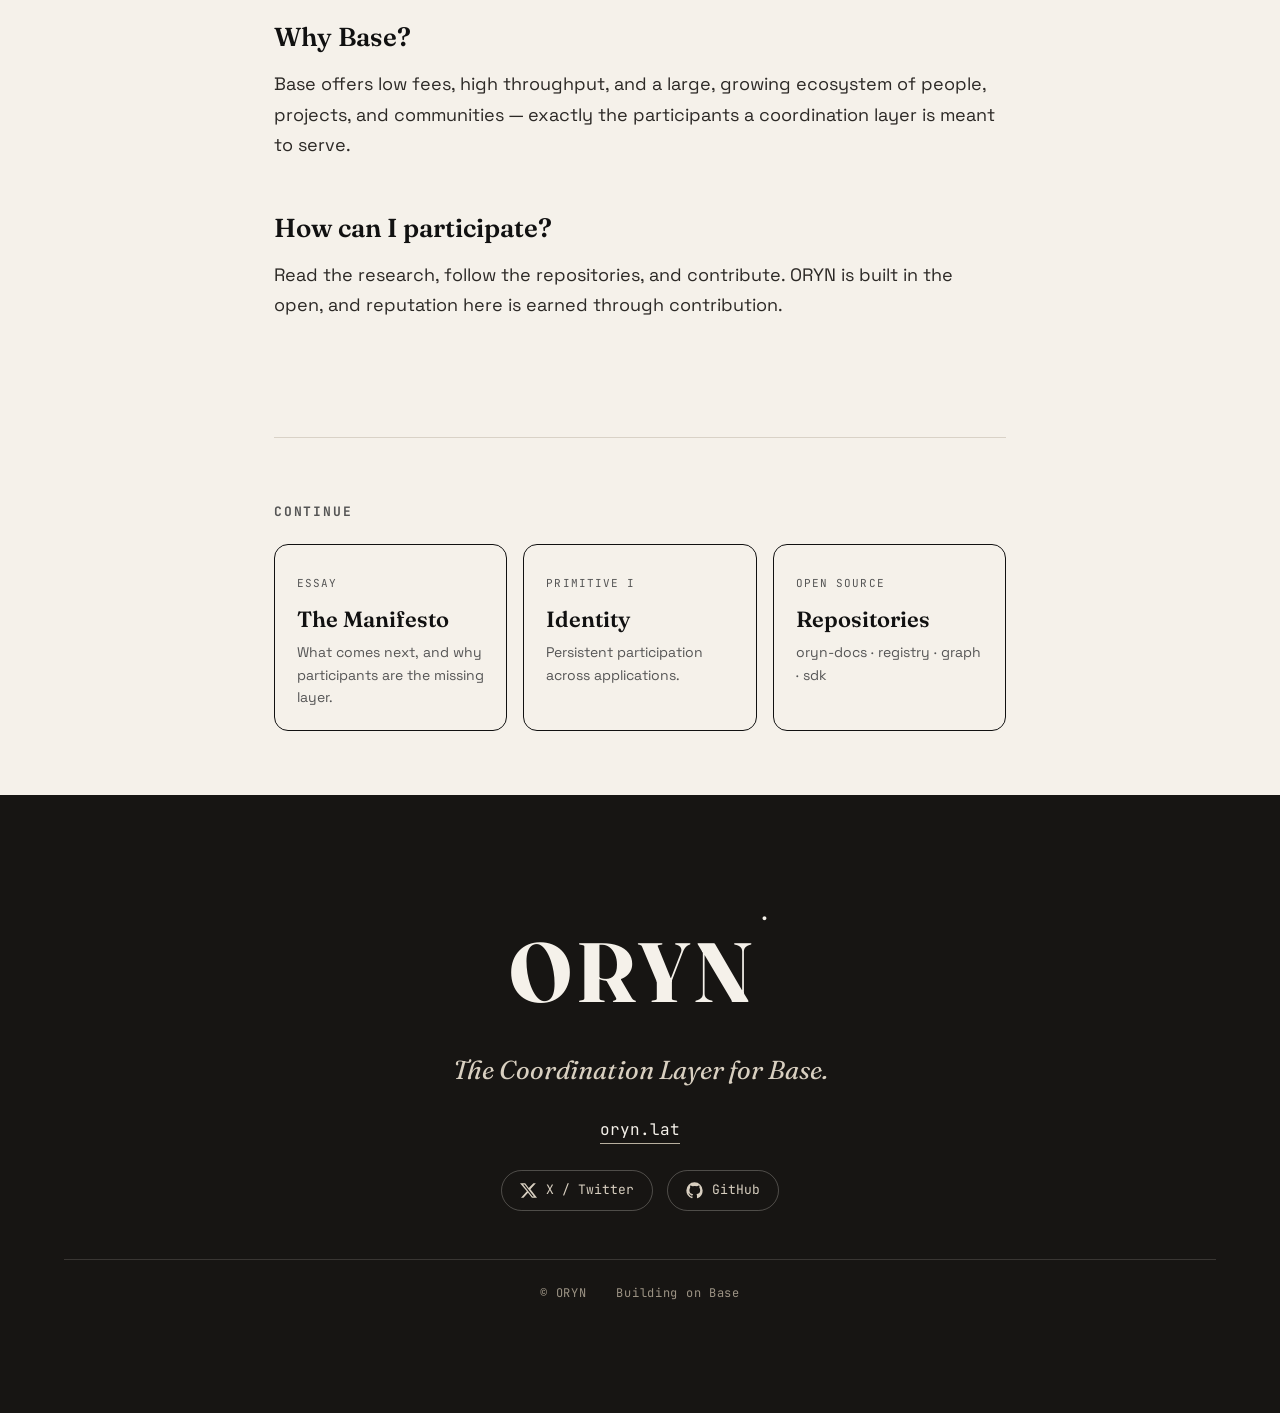
==== commit dbebdc29: "feat: favicon, OG/Twitter meta, OG image, and X/GitHub social links Co-Authored-By: Claude Opus 4.8 " ====
--- a/docs.html
+++ b/docs.html
@@ -8,6 +8,24 @@
 <link rel="preconnect" href="https://fonts.googleapis.com" />
 <link rel="preconnect" href="https://fonts.gstatic.com" crossorigin />
 <link href="https://fonts.googleapis.com/css2?family=Fraunces:opsz,wght@9..144,400;9..144,500;9..144,600;9..144,700&family=Space+Grotesk:wght@400;500;600&family=JetBrains+Mono:wght@400;500&display=swap" rel="stylesheet" />
+<link rel="icon" type="image/svg+xml" href="assets/favicon.svg" />
+<link rel="apple-touch-icon" href="assets/favicon.svg" />
+<link rel="canonical" href="https://oryn.lat/docs.html" />
+<meta name="theme-color" content="#F5F1EA" />
+<meta property="og:type" content="website" />
+<meta property="og:site_name" content="ORYN" />
+<meta property="og:title" content="Documentation — ORYN" />
+<meta property="og:description" content="ORYN documentation: the coordination layer for Base. Concepts, architecture, primitives, and developer guides." />
+<meta property="og:url" content="https://oryn.lat/docs.html" />
+<meta property="og:image" content="https://oryn.lat/assets/og.png" />
+<meta property="og:image:width" content="1200" />
+<meta property="og:image:height" content="630" />
+<meta name="twitter:card" content="summary_large_image" />
+<meta name="twitter:site" content="@orynlat" />
+<meta name="twitter:creator" content="@orynlat" />
+<meta name="twitter:title" content="Documentation — ORYN" />
+<meta name="twitter:description" content="ORYN documentation: the coordination layer for Base. Concepts, architecture, primitives, and developer guides." />
+<meta name="twitter:image" content="https://oryn.lat/assets/og.png" />
 <link rel="stylesheet" href="styles.css" />
 </head>
 <body>
@@ -149,6 +167,10 @@
   <div class="footer__brand">ORYN<span class="nav__dot">●</span></div>
   <p class="footer__tag">The Coordination Layer for Base.</p>
   <a href="https://oryn.lat" class="footer__url">oryn.lat</a>
+  <div class="footer__social">
+    <a class="social" href="https://x.com/orynlat" target="_blank" rel="noopener" aria-label="ORYN on X"><svg viewBox="0 0 24 24" fill="currentColor" aria-hidden="true"><path d="M18.9 1.6h3.5l-7.7 8.8L24 22.4h-7.1l-5.6-7.3-6.4 7.3H1.4l8.3-9.4L0 1.6h7.3l5 6.7 6.6-6.7Zm-1.2 18.7h1.9L6.4 3.6H4.3l13.4 16.7Z"/></svg><span>X / Twitter</span></a>
+    <a class="social" href="https://github.com/Orynlat/Oryn" target="_blank" rel="noopener" aria-label="ORYN on GitHub"><svg viewBox="0 0 24 24" fill="currentColor" aria-hidden="true"><path d="M12 .5A11.5 11.5 0 0 0 .5 12a11.5 11.5 0 0 0 7.9 10.9c.6.1.8-.3.8-.6v-2c-3.2.7-3.9-1.5-3.9-1.5-.5-1.3-1.3-1.7-1.3-1.7-1.1-.7.1-.7.1-.7 1.2.1 1.8 1.2 1.8 1.2 1 1.8 2.8 1.3 3.5 1 .1-.8.4-1.3.7-1.6-2.6-.3-5.3-1.3-5.3-5.8 0-1.3.5-2.3 1.2-3.1-.1-.3-.5-1.6.1-3.2 0 0 1-.3 3.3 1.2a11.4 11.4 0 0 1 6 0c2.3-1.5 3.3-1.2 3.3-1.2.6 1.6.2 2.9.1 3.2.8.8 1.2 1.8 1.2 3.1 0 4.5-2.7 5.5-5.3 5.8.4.3.8 1 .8 2.1v3.2c0 .3.2.7.8.6A11.5 11.5 0 0 0 23.5 12 11.5 11.5 0 0 0 12 .5Z"/></svg><span>GitHub</span></a>
+  </div>
   <div class="footer__meta"><span>© ORYN</span><span>Building on Base</span></div>
 </footer>
 </body>
--- a/styles.css
+++ b/styles.css
@@ -363,6 +363,15 @@
   padding-bottom:3px; transition:color .2s, border-color .2s;
 }
 .footer__url:hover{ color:#fff; border-color:#fff; }
+.footer__social{ display:flex; gap:14px; justify-content:center; margin-top:26px; flex-wrap:wrap; }
+.social{
+  display:inline-flex; align-items:center; gap:9px;
+  font-family:var(--mono); font-size:13px; color:#d8cfc0;
+  border:1px solid rgba(245,241,234,.25); border-radius:999px; padding:9px 18px;
+  transition:background .2s, color .2s, border-color .2s, transform .15s;
+}
+.social:hover{ background:var(--bg); color:var(--paper-dark); border-color:var(--bg); transform:translateY(-2px); }
+.social svg{ display:block; width:17px; height:17px; }
 .footer__meta{
   display:flex; justify-content:center; gap:30px; flex-wrap:wrap;
   margin-top:48px; padding-top:24px; border-top:1px solid rgba(245,241,234,.15);
